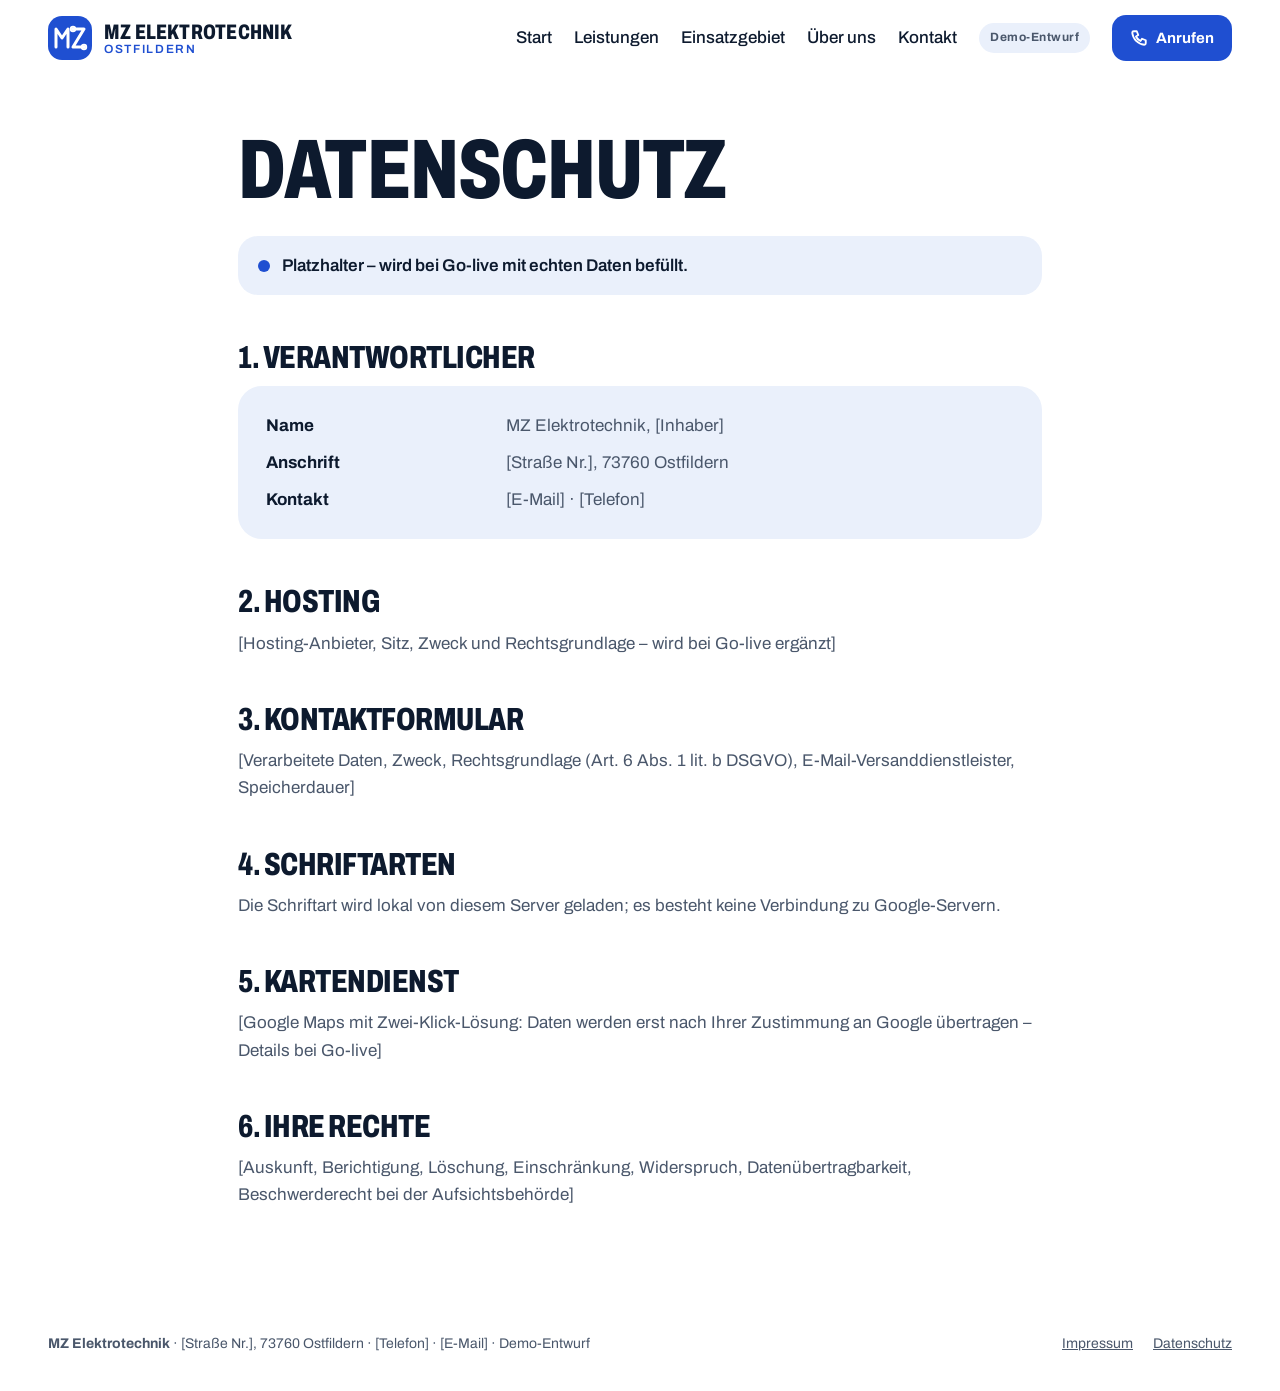
==== datenschutz.html @ 961b37e9 "MZ Elektrotechnik: multi-page demo (Leistungen, Einsatzgebiet, Über uns, Kontakt, Impressum, Datensc" ====
<!doctype html>
<html lang="de">
<head>
<meta charset="utf-8">
<meta name="viewport" content="width=device-width, initial-scale=1">
<title>Datenschutz | MZ Elektrotechnik</title>
<meta name="description" content="Datenschutzerklärung von MZ Elektrotechnik, Ostfildern (Platzhalter).">
<meta name="robots" content="noindex, nofollow">
<link rel="canonical" href="https://elektro-ostfildern-demo.vercel.app/datenschutz">
<meta property="og:type" content="website"><meta property="og:locale" content="de_DE">
<meta property="og:title" content="Datenschutz | MZ Elektrotechnik"><meta property="og:description" content="Datenschutzerklärung von MZ Elektrotechnik, Ostfildern (Platzhalter)."><meta property="og:url" content="https://elektro-ostfildern-demo.vercel.app/datenschutz">
<link rel="icon" href="/favicon.svg" type="image/svg+xml">
<link rel="preload" href="/fonts/archivo-latin.woff2" as="font" type="font/woff2" crossorigin>
<link rel="stylesheet" href="/styles.css">

<script>if(!matchMedia('(prefers-reduced-motion: reduce)').matches)document.documentElement.classList.add('js')</script>
</head>
<body>
<svg width="0" height="0" style="position:absolute" aria-hidden="true">
 <symbol id="i-bulb" viewBox="0 0 80 80"><g fill="none" stroke="#0d1a2e" stroke-width="3" stroke-linecap="round"><circle cx="40" cy="34" r="16"/><rect x="32" y="52" width="16" height="10" rx="3"/><line x1="35" y1="68" x2="45" y2="68"/></g><circle cx="40" cy="34" r="6" fill="#1f4fd1"/></symbol>
 <symbol id="i-sock" viewBox="0 0 80 80"><circle cx="40" cy="40" r="24" fill="none" stroke="#0d1a2e" stroke-width="3"/><circle cx="31" cy="40" r="4" fill="#1f4fd1"/><circle cx="49" cy="40" r="4" fill="#1f4fd1"/></symbol>
 <symbol id="i-home" viewBox="0 0 80 80"><path d="M18 62V36L40 18L62 36V62Z" fill="none" stroke="#0d1a2e" stroke-width="3" stroke-linejoin="round"/><path d="M30 44a14 14 0 0 1 20 0M34 50a8 8 0 0 1 12 0" fill="none" stroke="#1f4fd1" stroke-width="3" stroke-linecap="round"/><circle cx="40" cy="56" r="3" fill="#1f4fd1"/></symbol>
 <symbol id="i-wall" viewBox="0 0 80 80"><rect x="24" y="12" width="32" height="48" rx="9" fill="none" stroke="#0d1a2e" stroke-width="3"/><path d="M43 22L33 38H40L37 50L47 34H40Z" fill="#1f4fd1"/><path d="M40 60V68" stroke="#0d1a2e" stroke-width="3" stroke-linecap="round"/></symbol>
</svg>
<header><div class="wrap nav">
 <a class="logo" href="/" aria-label="MZ Elektrotechnik – Startseite">
  <svg width="44" height="44" viewBox="0 0 44 44" aria-hidden="true"><rect width="44" height="44" rx="14" fill="#1f4fd1"/><g fill="none" stroke="#fff" stroke-width="3" stroke-linecap="round" stroke-linejoin="round"><path d="M8 31V13L14 22L20 13V31"/><path d="M25 13H36L25 31H36"/></g><g class="bolt" stroke="#fff" stroke-width="2"><circle cx="25" cy="13" r="2.2"/><circle cx="36" cy="31" r="2.2"/></g></svg>
  <span><b>MZ Elektrotechnik</b><small>Ostfildern</small></span>
 </a>
 <nav class="navlinks" aria-label="Hauptnavigation"><a href="/">Start</a><a href="/leistungen">Leistungen</a><a href="/einsatzgebiet">Einsatzgebiet</a><a href="/ueber-uns">Über uns</a><a href="/kontakt">Kontakt</a><span class="demo-pill">Demo-Entwurf</span><a class="btn sm call" href="tel:"><svg width="18" height="18" viewBox="0 0 24 24" fill="none" stroke="currentColor" stroke-width="2.5" stroke-linecap="round" stroke-linejoin="round" aria-hidden="true"><path d="M5 3h4l2 5-3 2a12 12 0 0 0 6 6l2-3 5 2v4a2 2 0 0 1-2 2A18 18 0 0 1 3 5a2 2 0 0 1 2-2z"/></svg>Anrufen</a></nav>
 <details class="mnav"><summary aria-label="Menü öffnen"><i></i></summary><nav class="mpanel" aria-label="Mobile Navigation"><a href="/">Start<span>→</span></a><a href="/leistungen">Leistungen<span>→</span></a><a href="/einsatzgebiet">Einsatzgebiet<span>→</span></a><a href="/ueber-uns">Über uns<span>→</span></a><a href="/kontakt">Kontakt<span>→</span></a><span class="demo-pill">Demo-Entwurf</span></nav></details>
</div></header>
<main id="top">
<div class="wrap legal">
 <div class="phero"><h1>Datenschutz</h1></div><div class="phbanner"><i></i>Platzhalter – wird bei Go-live mit echten Daten befüllt.</div>
 <h2>1. Verantwortlicher</h2><dl><dt>Name</dt><dd>MZ Elektrotechnik, [Inhaber]</dd><dt>Anschrift</dt><dd>[Straße Nr.], 73760 Ostfildern</dd><dt>Kontakt</dt><dd>[E-Mail] · [Telefon]</dd></dl>
 <h2>2. Hosting</h2><p>[Hosting-Anbieter, Sitz, Zweck und Rechtsgrundlage – wird bei Go-live ergänzt]</p>
 <h2>3. Kontaktformular</h2><p>[Verarbeitete Daten, Zweck, Rechtsgrundlage (Art. 6 Abs. 1 lit. b DSGVO), E-Mail-Versanddienstleister, Speicherdauer]</p>
 <h2>4. Schriftarten</h2><p>Die Schriftart wird lokal von diesem Server geladen; es besteht keine Verbindung zu Google-Servern.</p>
 <h2>5. Kartendienst</h2><p>[Google Maps mit Zwei-Klick-Lösung: Daten werden erst nach Ihrer Zustimmung an Google übertragen – Details bei Go-live]</p>
 <h2>6. Ihre Rechte</h2><p>[Auskunft, Berichtigung, Löschung, Einschränkung, Widerspruch, Datenübertragbarkeit, Beschwerderecht bei der Aufsichtsbehörde]</p>
</div>
</main>
<footer><span><b>MZ Elektrotechnik</b> · [Straße Nr.], 73760 Ostfildern · [Telefon] · [E-Mail] · Demo-Entwurf</span><span class="links"><a href="/impressum">Impressum</a><a href="/datenschutz">Datenschutz</a></span></footer>
<div class="callbar"><a class="btn call" href="tel:"><svg width="18" height="18" viewBox="0 0 24 24" fill="none" stroke="currentColor" stroke-width="2.5" stroke-linecap="round" stroke-linejoin="round" aria-hidden="true"><path d="M5 3h4l2 5-3 2a12 12 0 0 0 6 6l2-3 5 2v4a2 2 0 0 1-2 2A18 18 0 0 1 3 5a2 2 0 0 1 2-2z"/></svg>Anrufen <small>[Telefon]</small></a><a class="btn ghost" href="/kontakt">Anfrage</a></div>
<script>
document.querySelectorAll('form.demo').forEach(function(f){f.addEventListener('submit',function(e){e.preventDefault();f.classList.add('sent');});});
</script>
</body>
</html>
---- styles.css ----
@font-face {
  font-family: 'Archivo';
  font-style: normal;
  font-weight: 400 900;
  font-stretch: 62% 125%;
  font-display: swap;
  src: url(/fonts/archivo-latin-ext.woff2) format('woff2');
  unicode-range: U+0100-02BA, U+02BD-02C5, U+02C7-02CC, U+02CE-02D7, U+02DD-02FF, U+0304, U+0308, U+0329, U+1D00-1DBF, U+1E00-1E9F, U+1EF2-1EFF, U+2020, U+20A0-20AB, U+20AD-20C0, U+2113, U+2C60-2C7F, U+A720-A7FF;
}
@font-face {
  font-family: 'Archivo';
  font-style: normal;
  font-weight: 400 900;
  font-stretch: 62% 125%;
  font-display: swap;
  src: url(/fonts/archivo-latin.woff2) format('woff2');
  unicode-range: U+0000-00FF, U+0131, U+0152-0153, U+02BB-02BC, U+02C6, U+02DA, U+02DC, U+0304, U+0308, U+0329, U+2000-206F, U+20AC, U+2122, U+2191, U+2193, U+2212, U+2215, U+FEFF, U+FFFD;
}
:root{--base:#ffffff;--tint:#eaf0fb;--tint2:#dfe7f8;--ink:#0d1a2e;--muted:#4a576b;--acc:#1f4fd1;--acc-l:#a9c0ff;--navy:#10264f;--r:24px}
*{box-sizing:border-box;margin:0;padding:0}
html{font-family:"Archivo",system-ui,sans-serif;scroll-behavior:smooth}
body{background:var(--base);color:var(--ink);font-family:"Archivo",system-ui,sans-serif;font-size:17px;line-height:1.6;font-stretch:100%}
main{overflow-x:clip}
h1,h2,h3,.num,.big{font-stretch:72%;font-weight:800;letter-spacing:-.015em}
a{color:inherit}
.wrap{max-width:1240px;margin:0 auto;padding:0 28px}
header{position:sticky;top:0;z-index:10;background:rgba(255,255,255,.9);backdrop-filter:blur(10px)}
.nav{display:flex;align-items:center;justify-content:space-between;height:76px}
.logo{display:flex;align-items:center;gap:12px;text-decoration:none;line-height:1.05}
.logo .bolt{fill:transparent;transition:fill .3s ease}
.logo:hover .bolt{fill:#fff}
.logo b{display:block;font-stretch:72%;font-weight:800;font-size:21px;letter-spacing:.01em;text-transform:uppercase}
.logo small{display:block;font-size:12px;font-weight:600;letter-spacing:.14em;text-transform:uppercase;color:var(--acc)}
.navlinks{display:flex;gap:28px;align-items:center;font-weight:500}
.navlinks a:not(.btn){text-decoration:none;background:linear-gradient(currentColor,currentColor) 0 100%/0 2px no-repeat;transition:background-size .3s ease}
.navlinks a:not(.btn):hover{background-size:100% 2px}
.btn{display:inline-flex;align-items:center;gap:10px;background:var(--acc);color:#fff;text-decoration:none;font:inherit;font-weight:700;padding:16px 26px;border-radius:16px;border:0;cursor:pointer;transition:background .25s ease}
.btn .arr{transition:transform .25s ease}
.btn:hover{background:var(--navy)}
.btn:hover .arr{transform:translateX(4px)}
.btn.sm{white-space:nowrap;padding:11px 18px;font-size:15px;border-radius:14px}
.btn.ghost{background:var(--tint);color:var(--ink)}
.btn.ghost:hover{background:var(--tint2)}
.demo-pill{font-size:12px;font-weight:700;letter-spacing:.04em;background:var(--tint);color:var(--muted);padding:5px 11px;border-radius:999px}
.hero{padding:44px 0 0}
.hero-top{display:grid;grid-template-columns:minmax(0,8fr) minmax(0,4fr);gap:40px;align-items:end}
h1{font-size:clamp(46px,6.6vw,112px);line-height:.9;text-transform:uppercase}
h1 span{color:var(--acc)}
.lead{font-size:19px;color:var(--muted);margin-bottom:24px}
.ctas{display:flex;gap:12px;flex-wrap:wrap}
.scheme{margin-top:40px;background:var(--tint);border-radius:32px;padding:20px;position:relative}
.scheme svg{display:block;width:100%;height:auto}
.scheme .m{display:none}
.wire{stroke-dasharray:1400;stroke-dashoffset:0}
.js .wire{animation:draw 1.6s ease-out .2s both}
@keyframes draw{from{stroke-dashoffset:1400}to{stroke-dashoffset:0}}
.node{transition:transform .3s ease;transform-box:fill-box;transform-origin:center}
.node:hover{transform:translateY(-4px)}
section{padding:104px 0 0}
h2{font-size:clamp(38px,5vw,72px);line-height:.95;text-transform:uppercase;margin-bottom:18px}
.sub{color:var(--muted);max-width:600px;font-size:18px}
.tiles{display:grid;grid-template-columns:repeat(4,minmax(0,1fr));gap:18px;margin-top:44px}
.tile{background:var(--tint);border-radius:var(--r);padding:30px 26px;transition:transform .25s ease,background .25s ease}
.tile:hover{transform:translateY(-4px);background:var(--tint2)}
.ico{width:64px;height:64px;border-radius:20px;background:var(--acc);display:grid;place-items:center;margin-bottom:24px}
.tile h3{font-size:26px;line-height:1.05;margin-bottom:10px}
.tile p{color:var(--muted);font-size:16px}
.steps{display:grid;grid-template-columns:repeat(4,minmax(0,1fr));gap:18px;margin-top:44px;counter-reset:s}
.step{border-radius:var(--r);padding:30px 26px;background:#fff;box-shadow:0 0 0 2px var(--tint) inset}
.num{font-size:88px;line-height:.85;color:var(--acc)}
.step h3{font-size:25px;margin:18px 0 6px}
.step p{color:var(--muted);font-size:16px}
.area{margin-top:104px;background:var(--navy);color:#fff;border-radius:32px;padding:64px 56px;display:grid;grid-template-columns:minmax(0,5fr) minmax(0,7fr);gap:48px;align-items:center}
.area .big{font-size:clamp(54px,7vw,104px);line-height:.88;text-transform:uppercase}
.area .big span{color:var(--acc-l)}
.area p{color:#c9d5ee;font-size:19px;max-width:560px}
.area .chips{display:flex;gap:10px;flex-wrap:wrap;margin-top:22px}
.area .chips span{background:rgba(255,255,255,.1);border-radius:999px;padding:8px 16px;font-size:15px;font-weight:600}
.contact{display:grid;grid-template-columns:minmax(0,5fr) minmax(0,7fr);gap:56px;align-items:start}
.contact ul{list-style:none;margin-top:30px;display:grid;gap:10px}
.contact li{display:flex;gap:14px;align-items:center;background:var(--tint);border-radius:18px;padding:14px 18px;font-weight:600}
.contact li em{font-style:normal;font-weight:400;color:var(--muted);min-width:70px}
.form{background:var(--tint);border-radius:32px;padding:36px}
.row{display:grid;grid-template-columns:1fr 1fr;gap:14px}
.form label{display:block;font-size:14px;font-weight:600;margin-bottom:6px}
.form input,.form textarea,.form select{width:100%;border:0;border-radius:14px;background:#fff;color:var(--ink);font:inherit;padding:14px 16px;margin-bottom:16px}
.form input:focus,.form textarea:focus,.form select:focus{outline:2px solid var(--acc)}
.done{display:none;padding:24px 4px}
.done p.big{font-size:34px;line-height:1.05;text-transform:uppercase;margin-bottom:10px}
.form.sent .fields{display:none}.form.sent .done{display:block}
footer{display:flex;flex-wrap:wrap;gap:12px 28px;justify-content:space-between;margin:96px auto 0;padding:28px 28px 36px;max-width:1240px;color:var(--muted);font-size:14px}
footer .links{display:flex;gap:20px}
@media (max-width:900px){
 .navlinks a.hide-m{display:none}
 .hero-top,.area,.contact{grid-template-columns:minmax(0,1fr);gap:24px}
 .tiles,.steps{grid-template-columns:repeat(2,minmax(0,1fr))}
 .area{padding:44px 30px}
 section{padding-top:76px}
}
@media (max-width:560px){
 .wrap{padding:0 20px}
 .nav{height:66px}
 .demo-pill{display:none}
 .logo b{font-size:18px}
 .hero{padding-top:20px}
 h1{font-size:clamp(40px,13.4vw,64px)}
 .lead{font-size:17px;margin-bottom:18px}
 .scheme{margin-top:26px;padding:14px;border-radius:26px}
 .scheme .d{display:none}.scheme .m{display:block}
 .tiles,.steps{grid-template-columns:minmax(0,1fr)}
 .tile{display:grid;grid-template-columns:64px 1fr;gap:4px 18px;padding:22px}
 .tile .ico{grid-row:span 2;margin:0}
 .tile h3{font-size:23px}
 .step{display:grid;grid-template-columns:72px 1fr;gap:0 14px;padding:22px}
 .num{font-size:64px;grid-row:span 2}
 .step h3{margin:0 0 4px}
 h2{font-size:42px}
 .row{grid-template-columns:1fr;gap:0}
 .form{padding:24px;border-radius:26px}
 .area .big{font-size:58px}
}
@media (prefers-reduced-motion:reduce){*,*::before,*::after{transition:none!important;animation:none!important;scroll-behavior:auto!important}}

.navlinks{gap:22px}
.navlinks a[aria-current=page]{color:var(--acc);background-size:100% 2px}
.call{display:inline-flex;align-items:center;gap:8px}
.call small{font-weight:500;opacity:.8}
.mnav{display:none;position:relative}
.mnav summary{list-style:none;cursor:pointer;width:48px;height:48px;border-radius:16px;background:var(--tint);display:grid;place-items:center}
.mnav summary::-webkit-details-marker{display:none}
.mnav summary i{display:block;width:20px;height:3px;border-radius:3px;background:var(--ink);box-shadow:0 7px 0 var(--ink),0 -7px 0 var(--ink);transition:transform .25s ease}
.mnav[open] summary{background:var(--navy)}
.mnav summary i::after{content:'';position:absolute;inset:0;border-radius:3px;background:inherit;opacity:0}
.mnav summary i{position:relative}
.mnav[open] summary i{background:#fff;box-shadow:none;transform:rotate(45deg)}
.mnav[open] summary i::after{opacity:1;transform:rotate(90deg)}
.map .mm{display:none}
@media(max-width:560px){.map .md{display:none}.map .mm{display:block}}
.mpanel{position:fixed;left:12px;right:12px;top:72px;background:var(--navy);border-radius:28px;padding:22px 24px 26px;display:grid;gap:2px;box-shadow:0 24px 60px rgba(13,26,46,.25)}
.mpanel a{color:#fff;text-decoration:none;font-stretch:72%;font-weight:800;text-transform:uppercase;font-size:38px;line-height:1.2;display:flex;justify-content:space-between;align-items:center}
.mpanel a[aria-current=page]{color:var(--acc-l)}
.mpanel a span{font-size:22px;opacity:.5}
.mpanel .demo-pill{display:inline-block;justify-self:start;margin-top:14px;background:rgba(255,255,255,.12);color:#c9d5ee}
.callbar{display:none}
.phero{padding:56px 0 0}
.phero h1{font-size:clamp(46px,6.6vw,104px)}
.intro{font-size:20px;color:var(--muted);max-width:700px;margin-top:22px}
.chips{display:flex;gap:8px;flex-wrap:wrap;margin-top:18px}
.chips span{background:#fff;border-radius:999px;padding:7px 14px;font-size:14px;font-weight:600}
.svc{display:grid;grid-template-columns:repeat(2,minmax(0,1fr));gap:18px;margin-top:48px}
.svc article{background:var(--tint);border-radius:32px;padding:40px}
.svc h2{font-size:clamp(32px,3.4vw,46px);margin:0 0 12px}
.svc p{color:var(--muted)}
.cta{margin-top:96px;background:var(--navy);color:#fff;border-radius:32px;padding:56px;display:flex;justify-content:space-between;align-items:center;gap:28px;flex-wrap:wrap}
.cta .big{font-size:clamp(34px,4vw,56px);line-height:.95;text-transform:uppercase}
.cta .btn{background:#fff;color:var(--ink)}.cta .btn:hover{background:var(--acc-l)}
.map{margin-top:40px;background:var(--tint);border-radius:32px;padding:20px;position:relative}
.map svg{display:block;width:100%;height:auto}
.note{display:inline-flex;gap:10px;align-items:center;margin:16px 0 0;background:#fff;border-radius:999px;padding:9px 16px;font-size:14px;font-weight:600;color:var(--muted)}
.note i{width:10px;height:10px;border-radius:50%;background:var(--acc);flex:none}
.pin{transform-box:fill-box;transform-origin:center bottom;transition:transform .3s ease}
.pin:hover{transform:translateY(-4px)}
.places{display:grid;grid-template-columns:repeat(3,minmax(0,1fr));gap:18px;margin-top:48px}
.places article{background:var(--tint);border-radius:32px;padding:34px}
.places article:first-child{background:var(--navy);color:#fff}
.places article:first-child p{color:#c9d5ee}
.places article:first-child .chips span{background:rgba(255,255,255,.12)}
.places h2{font-size:clamp(34px,3.4vw,48px);margin-bottom:10px}
.places .tag{font-size:13px;font-weight:700;letter-spacing:.06em;text-transform:uppercase;color:var(--acc)}
.places article:first-child .tag{color:var(--acc-l)}
.places p{color:var(--muted)}
.facts{display:grid;grid-template-columns:repeat(4,minmax(0,1fr));gap:18px;margin-top:48px}
.facts div{background:var(--tint);border-radius:28px;padding:28px}
.facts b{display:block;font-stretch:72%;font-weight:800;font-size:30px;line-height:1;color:var(--acc);margin-bottom:8px}
.facts span{color:var(--muted);font-size:15px}
.quote{margin-top:96px;background:var(--navy);color:#fff;border-radius:32px;padding:64px 56px}
.quote p{font-stretch:72%;font-weight:800;font-size:clamp(34px,4.4vw,64px);line-height:.98;text-transform:uppercase;max-width:1000px}
.quote small{display:block;margin-top:18px;color:#c9d5ee;font-size:15px}
.photo-ph{margin-top:48px;border-radius:32px;background:var(--tint);aspect-ratio:21/8;display:grid;place-items:center;color:var(--muted);font-weight:600}
.legal{max-width:860px}
.phbanner{display:flex;gap:12px;align-items:center;background:var(--tint);border-radius:20px;padding:16px 20px;margin-top:28px;font-weight:600}
.phbanner i{width:12px;height:12px;border-radius:50%;background:var(--acc);flex:none}
.legal h2{font-size:32px;margin:48px 0 12px}
.legal dl{display:grid;grid-template-columns:220px 1fr;gap:10px 20px;background:var(--tint);border-radius:24px;padding:26px 28px}
.legal dt{font-weight:700}.legal dd{color:var(--muted)}
.legal p{color:var(--muted);margin-bottom:10px}
.check{display:flex;gap:10px;align-items:flex-start;font-size:14px;margin:0 0 18px;color:var(--muted)}
.check input{width:20px;height:20px;margin:2px 0 0;flex:none;accent-color:var(--acc)}
.form .more{display:inline-block;margin-left:16px;font-weight:600}
@media (max-width:1100px){.navlinks .demo-pill{display:none}}
@media (max-width:900px){
 .navlinks{display:none}.mnav{display:block}
 .callbar{display:grid;grid-template-columns:1.3fr 1fr;gap:8px;position:fixed;left:12px;right:12px;bottom:12px;z-index:20;background:rgba(255,255,255,.92);backdrop-filter:blur(10px);padding:8px;border-radius:22px;box-shadow:0 10px 40px rgba(13,26,46,.18)}
 .callbar .btn{justify-content:center;padding:14px 12px}
 body{padding-bottom:90px}
 .svc,.places{grid-template-columns:minmax(0,1fr)}
 .facts{grid-template-columns:repeat(2,minmax(0,1fr))}
 .cta,.quote{padding:40px 28px}
}
@media (max-width:560px){
 .phero{padding-top:28px}
 .phero h1{font-size:clamp(40px,12.4vw,60px)}
 .intro{font-size:17px}
 .svc article,.places article{padding:26px}
 .map{padding:10px;border-radius:24px}
 .legal dl{grid-template-columns:1fr;gap:2px}.legal dd{margin-bottom:10px}
 .photo-ph{aspect-ratio:4/3}
 .note{border-radius:18px}
}
.tiles.three{grid-template-columns:repeat(3,minmax(0,1fr))}@media(max-width:900px){.tiles.three{grid-template-columns:minmax(0,1fr)}}
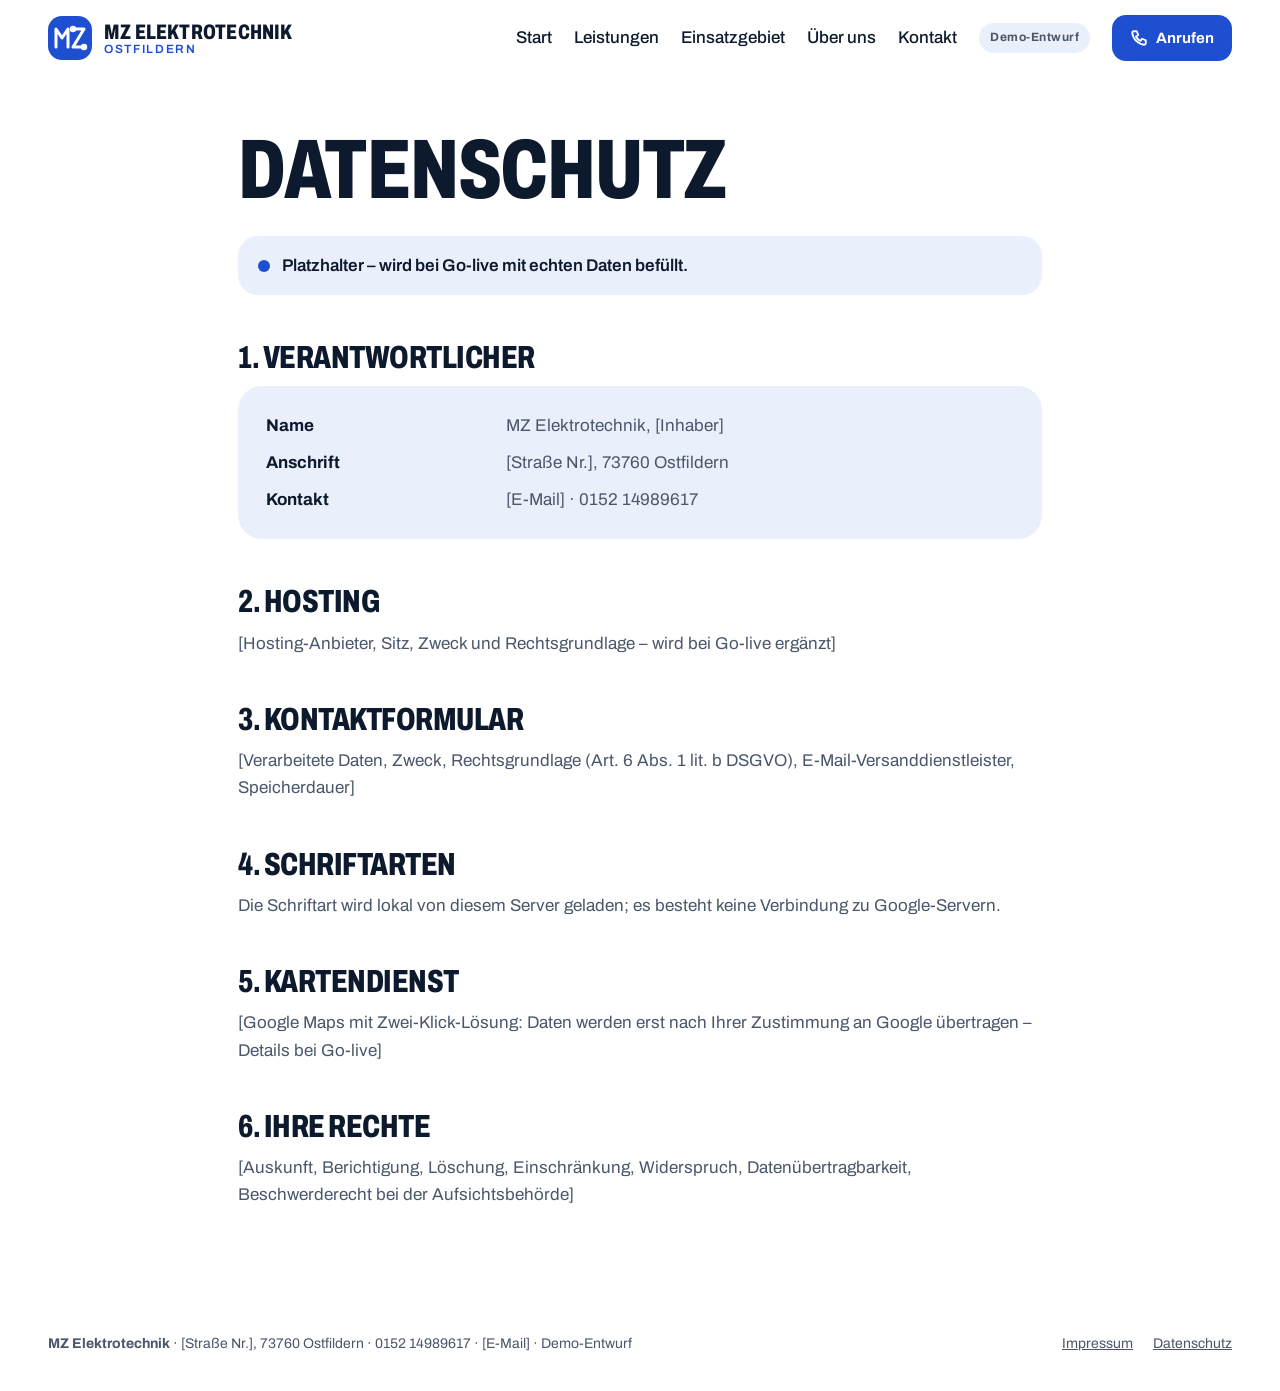
==== commit 839c6729: "Echte Telefonnummer statt Platzhalter" ====
--- a/datenschutz.html
+++ b/datenschutz.html
@@ -27,13 +27,13 @@
   <svg width="44" height="44" viewBox="0 0 44 44" aria-hidden="true"><rect width="44" height="44" rx="14" fill="#1f4fd1"/><g fill="none" stroke="#fff" stroke-width="3" stroke-linecap="round" stroke-linejoin="round"><path d="M8 31V13L14 22L20 13V31"/><path d="M25 13H36L25 31H36"/></g><g class="bolt" stroke="#fff" stroke-width="2"><circle cx="25" cy="13" r="2.2"/><circle cx="36" cy="31" r="2.2"/></g></svg>
   <span><b>MZ Elektrotechnik</b><small>Ostfildern</small></span>
  </a>
- <nav class="navlinks" aria-label="Hauptnavigation"><a href="/">Start</a><a href="/leistungen">Leistungen</a><a href="/einsatzgebiet">Einsatzgebiet</a><a href="/ueber-uns">Über uns</a><a href="/kontakt">Kontakt</a><span class="demo-pill">Demo-Entwurf</span><a class="btn sm call" href="tel:"><svg width="18" height="18" viewBox="0 0 24 24" fill="none" stroke="currentColor" stroke-width="2.5" stroke-linecap="round" stroke-linejoin="round" aria-hidden="true"><path d="M5 3h4l2 5-3 2a12 12 0 0 0 6 6l2-3 5 2v4a2 2 0 0 1-2 2A18 18 0 0 1 3 5a2 2 0 0 1 2-2z"/></svg>Anrufen</a></nav>
+ <nav class="navlinks" aria-label="Hauptnavigation"><a href="/">Start</a><a href="/leistungen">Leistungen</a><a href="/einsatzgebiet">Einsatzgebiet</a><a href="/ueber-uns">Über uns</a><a href="/kontakt">Kontakt</a><span class="demo-pill">Demo-Entwurf</span><a class="btn sm call" href="tel:+4915214989617"><svg width="18" height="18" viewBox="0 0 24 24" fill="none" stroke="currentColor" stroke-width="2.5" stroke-linecap="round" stroke-linejoin="round" aria-hidden="true"><path d="M5 3h4l2 5-3 2a12 12 0 0 0 6 6l2-3 5 2v4a2 2 0 0 1-2 2A18 18 0 0 1 3 5a2 2 0 0 1 2-2z"/></svg>Anrufen</a></nav>
  <details class="mnav"><summary aria-label="Menü öffnen"><i></i></summary><nav class="mpanel" aria-label="Mobile Navigation"><a href="/">Start<span>→</span></a><a href="/leistungen">Leistungen<span>→</span></a><a href="/einsatzgebiet">Einsatzgebiet<span>→</span></a><a href="/ueber-uns">Über uns<span>→</span></a><a href="/kontakt">Kontakt<span>→</span></a><span class="demo-pill">Demo-Entwurf</span></nav></details>
 </div></header>
 <main id="top">
 <div class="wrap legal">
  <div class="phero"><h1>Datenschutz</h1></div><div class="phbanner"><i></i>Platzhalter – wird bei Go-live mit echten Daten befüllt.</div>
- <h2>1. Verantwortlicher</h2><dl><dt>Name</dt><dd>MZ Elektrotechnik, [Inhaber]</dd><dt>Anschrift</dt><dd>[Straße Nr.], 73760 Ostfildern</dd><dt>Kontakt</dt><dd>[E-Mail] · [Telefon]</dd></dl>
+ <h2>1. Verantwortlicher</h2><dl><dt>Name</dt><dd>MZ Elektrotechnik, [Inhaber]</dd><dt>Anschrift</dt><dd>[Straße Nr.], 73760 Ostfildern</dd><dt>Kontakt</dt><dd>[E-Mail] · 0152 14989617</dd></dl>
  <h2>2. Hosting</h2><p>[Hosting-Anbieter, Sitz, Zweck und Rechtsgrundlage – wird bei Go-live ergänzt]</p>
  <h2>3. Kontaktformular</h2><p>[Verarbeitete Daten, Zweck, Rechtsgrundlage (Art. 6 Abs. 1 lit. b DSGVO), E-Mail-Versanddienstleister, Speicherdauer]</p>
  <h2>4. Schriftarten</h2><p>Die Schriftart wird lokal von diesem Server geladen; es besteht keine Verbindung zu Google-Servern.</p>
@@ -41,8 +41,8 @@
  <h2>6. Ihre Rechte</h2><p>[Auskunft, Berichtigung, Löschung, Einschränkung, Widerspruch, Datenübertragbarkeit, Beschwerderecht bei der Aufsichtsbehörde]</p>
 </div>
 </main>
-<footer><span><b>MZ Elektrotechnik</b> · [Straße Nr.], 73760 Ostfildern · [Telefon] · [E-Mail] · Demo-Entwurf</span><span class="links"><a href="/impressum">Impressum</a><a href="/datenschutz">Datenschutz</a></span></footer>
-<div class="callbar"><a class="btn call" href="tel:"><svg width="18" height="18" viewBox="0 0 24 24" fill="none" stroke="currentColor" stroke-width="2.5" stroke-linecap="round" stroke-linejoin="round" aria-hidden="true"><path d="M5 3h4l2 5-3 2a12 12 0 0 0 6 6l2-3 5 2v4a2 2 0 0 1-2 2A18 18 0 0 1 3 5a2 2 0 0 1 2-2z"/></svg>Anrufen <small>[Telefon]</small></a><a class="btn ghost" href="/kontakt">Anfrage</a></div>
+<footer><span><b>MZ Elektrotechnik</b> · [Straße Nr.], 73760 Ostfildern · 0152 14989617 · [E-Mail] · Demo-Entwurf</span><span class="links"><a href="/impressum">Impressum</a><a href="/datenschutz">Datenschutz</a></span></footer>
+<div class="callbar"><a class="btn call" href="tel:+4915214989617"><svg width="18" height="18" viewBox="0 0 24 24" fill="none" stroke="currentColor" stroke-width="2.5" stroke-linecap="round" stroke-linejoin="round" aria-hidden="true"><path d="M5 3h4l2 5-3 2a12 12 0 0 0 6 6l2-3 5 2v4a2 2 0 0 1-2 2A18 18 0 0 1 3 5a2 2 0 0 1 2-2z"/></svg>Anrufen <small>0152 14989617</small></a><a class="btn ghost" href="/kontakt">Anfrage</a></div>
 <script>
 document.querySelectorAll('form.demo').forEach(function(f){f.addEventListener('submit',function(e){e.preventDefault();f.classList.add('sent');});});
 </script>
